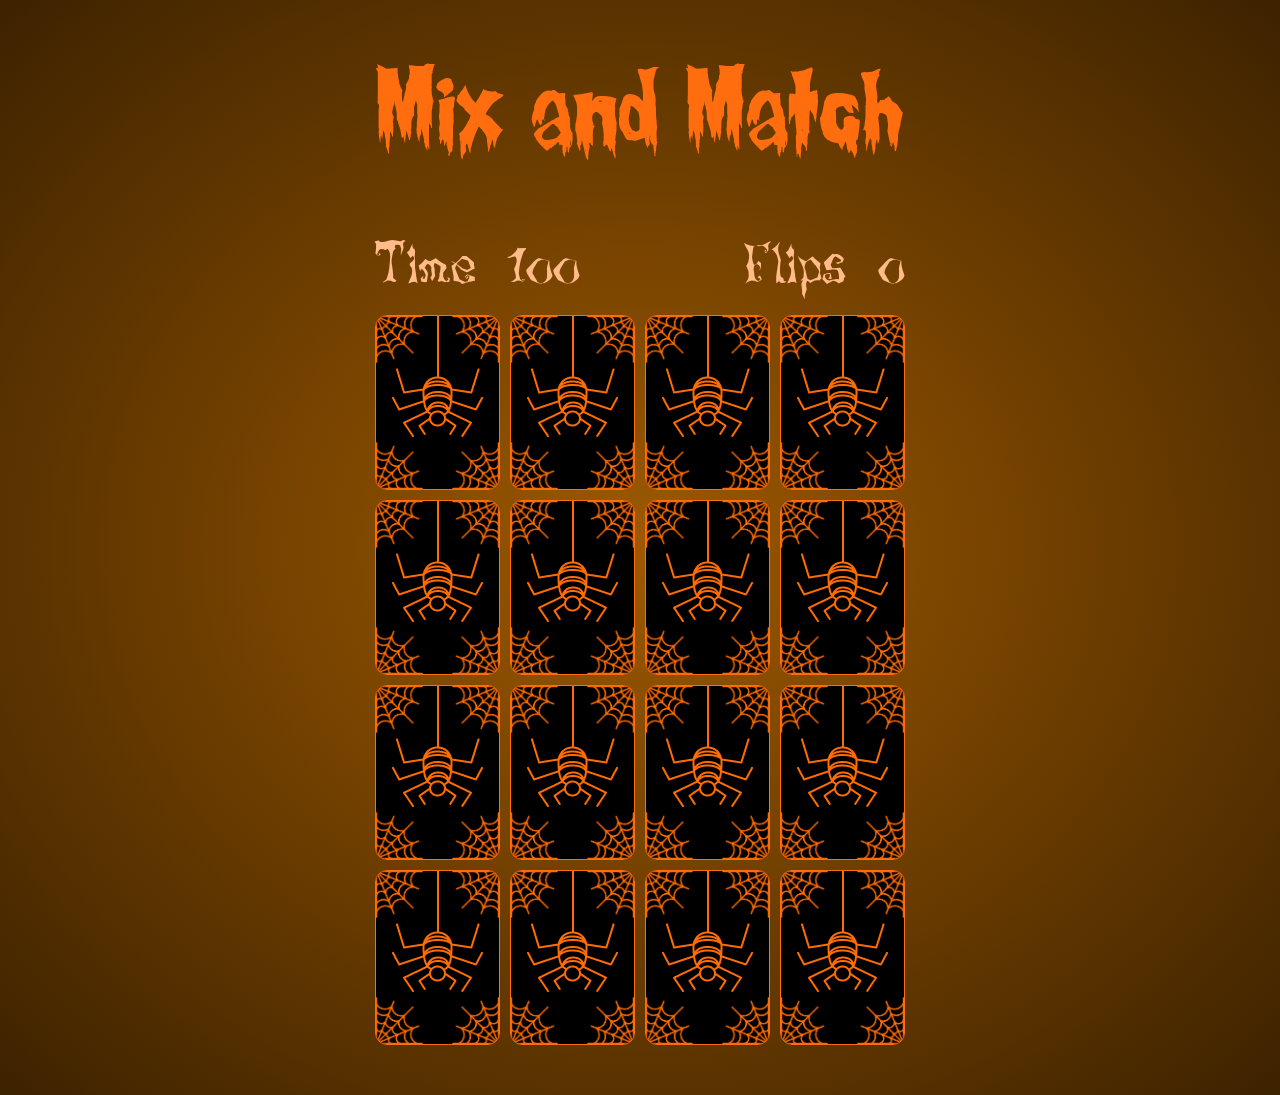
==== index.html @ 07badf93 "initial commit" ====
<!DOCTYPE html>
<html>
    <head>
        <link href="style.css" rel="stylesheet">
        <title>Mix and Match Game</title>
    </head>

    <body>
        <h1 class="page-title">Mix and Match</h1>
        <div class="overlay-text">
            Click to Start
        </div>
        <div id="game-over-text" class="overlay-text">
            GAME OVER
        <span class="overlay-text-small">
            Click to Restart</span>
        </div>
        <div id="victory-text" class="overlay-text">
            VICTORY
            <span class="overlay-text-small">
                Click to Restart</span>
        </div>
        <div class="game-container">
            <div class="game-info-container">
                <div class="game-info">
                    Time <span id="time-remaining">100</span>
                </div>
                <div class="game-info">
                    Flips <span id="flips">0</span>
                </div>
            </div>
            <div class="card">
                <div class="card-back card-face">
                    <img class="cob-web cob-web-top-left"
                    src="Assets/Images/Cobweb.png">
                    <img class="cob-web cob-web-top-right"
                    src="Assets/Images/Cobweb.png">
                    <img class="cob-web cob-web-bot-left"
                    src="Assets/Images/Cobweb.png">
                    <img class="cob-web cob-web-bot-right"
                    src="Assets/Images/Cobweb.png">
                    <img class="spider" src="Assets/Images/Spider.png">
                </div>
                <div class="card-front card-face">
                    <img class="cob-web cob-web-top-left"
                    src="Assets/Images/CobwebGrey.png">
                    <img class="cob-web cob-web-top-right"
                    src="Assets/Images/CobwebGrey.png">
                    <img class="cob-web cob-web-bot-left"
                    src="Assets/Images/CobwebGrey.png">
                    <img class="cob-web cob-web-bot-right"
                    src="Assets/Images/CobwebGrey.png">
                    <img class="card-value" src="Assets/Images/Bat.png">
                </div>
            </div>
            <div class="card">
                    <div class="card-back card-face">
                        <img class="cob-web cob-web-top-left"
                        src="Assets/Images/Cobweb.png">
                        <img class="cob-web cob-web-top-right"
                        src="Assets/Images/Cobweb.png">
                        <img class="cob-web cob-web-bot-left"
                        src="Assets/Images/Cobweb.png">
                        <img class="cob-web cob-web-bot-right"
                        src="Assets/Images/Cobweb.png">
                        <img class="spider" src="Assets/Images/Spider.png">
                    </div>
                    <div class="card-front card-face">
                        <img class="cob-web cob-web-top-left"
                        src="Assets/Images/CobwebGrey.png">
                        <img class="cob-web cob-web-top-right"
                        src="Assets/Images/CobwebGrey.png">
                        <img class="cob-web cob-web-bot-left"
                        src="Assets/Images/CobwebGrey.png">
                        <img class="cob-web cob-web-bot-right"
                        src="Assets/Images/CobwebGrey.png">
                        <img class="card-value" src="Assets/Images/Bat.png">
                    </div>
            </div>    
            <div class="card">
                    <div class="card-back card-face">
                        <img class="cob-web cob-web-top-left"
                        src="Assets/Images/Cobweb.png">
                        <img class="cob-web cob-web-top-right"
                        src="Assets/Images/Cobweb.png">
                        <img class="cob-web cob-web-bot-left"
                        src="Assets/Images/Cobweb.png">
                        <img class="cob-web cob-web-bot-right"
                        src="Assets/Images/Cobweb.png">
                        <img class="spider" src="Assets/Images/Spider.png">
                    </div>
                    <div class="card-front card-face">
                        <img class="cob-web cob-web-top-left"
                        src="Assets/Images/CobwebGrey.png">
                        <img class="cob-web cob-web-top-right"
                        src="Assets/Images/CobwebGrey.png">
                        <img class="cob-web cob-web-bot-left"
                        src="Assets/Images/CobwebGrey.png">
                        <img class="cob-web cob-web-bot-right"
                        src="Assets/Images/CobwebGrey.png">
                        <img class="card-value" src="Assets/Images/Bones.png">
                    </div>
            </div>
            <div class="card">
                    <div class="card-back card-face">
                        <img class="cob-web cob-web-top-left"
                        src="Assets/Images/Cobweb.png">
                        <img class="cob-web cob-web-top-right"
                        src="Assets/Images/Cobweb.png">
                        <img class="cob-web cob-web-bot-left"
                        src="Assets/Images/Cobweb.png">
                        <img class="cob-web cob-web-bot-right"
                        src="Assets/Images/Cobweb.png">
                        <img class="spider" src="Assets/Images/Spider.png">
                    </div>
                    <div class="card-front card-face">
                        <img class="cob-web cob-web-top-left"
                        src="Assets/Images/CobwebGrey.png">
                        <img class="cob-web cob-web-top-right"
                        src="Assets/Images/CobwebGrey.png">
                        <img class="cob-web cob-web-bot-left"
                        src="Assets/Images/CobwebGrey.png">
                        <img class="cob-web cob-web-bot-right"
                        src="Assets/Images/CobwebGrey.png">
                        <img class="card-value" src="Assets/Images/Bones.png">
                    </div>
            </div>
            <div class="card">
                    <div class="card-back card-face">
                        <img class="cob-web cob-web-top-left"
                        src="Assets/Images/Cobweb.png">
                        <img class="cob-web cob-web-top-right"
                        src="Assets/Images/Cobweb.png">
                        <img class="cob-web cob-web-bot-left"
                        src="Assets/Images/Cobweb.png">
                        <img class="cob-web cob-web-bot-right"
                        src="Assets/Images/Cobweb.png">
                        <img class="spider" src="Assets/Images/Spider.png">
                    </div>
                    <div class="card-front card-face">
                        <img class="cob-web cob-web-top-left"
                        src="Assets/Images/CobwebGrey.png">
                        <img class="cob-web cob-web-top-right"
                        src="Assets/Images/CobwebGrey.png">
                        <img class="cob-web cob-web-bot-left"
                        src="Assets/Images/CobwebGrey.png">
                        <img class="cob-web cob-web-bot-right"
                        src="Assets/Images/CobwebGrey.png">
                        <img class="card-value" src="Assets/Images/Cauldron.png">
                    </div>
            </div>
            <div class="card">
                    <div class="card-back card-face">
                        <img class="cob-web cob-web-top-left"
                        src="Assets/Images/Cobweb.png">
                        <img class="cob-web cob-web-top-right"
                        src="Assets/Images/Cobweb.png">
                        <img class="cob-web cob-web-bot-left"
                        src="Assets/Images/Cobweb.png">
                        <img class="cob-web cob-web-bot-right"
                        src="Assets/Images/Cobweb.png">
                        <img class="spider" src="Assets/Images/Spider.png">
                    </div>
                    <div class="card-front card-face">
                        <img class="cob-web cob-web-top-left"
                        src="Assets/Images/CobwebGrey.png">
                        <img class="cob-web cob-web-top-right"
                        src="Assets/Images/CobwebGrey.png">
                        <img class="cob-web cob-web-bot-left"
                        src="Assets/Images/CobwebGrey.png">
                        <img class="cob-web cob-web-bot-right"
                        src="Assets/Images/CobwebGrey.png">
                        <img class="card-value" src="Assets/Images/Cauldron.png">
                    </div>
                </div>
            <div class="card">
                <div class="card-back card-face">
                    <img class="cob-web cob-web-top-left"
                    src="Assets/Images/Cobweb.png">
                    <img class="cob-web cob-web-top-right"
                    src="Assets/Images/Cobweb.png">
                    <img class="cob-web cob-web-bot-left"
                    src="Assets/Images/Cobweb.png">
                    <img class="cob-web cob-web-bot-right"
                    src="Assets/Images/Cobweb.png">
                    <img class="spider" src="Assets/Images/Spider.png">
                </div>
                <div class="card-front card-face">
                    <img class="cob-web cob-web-top-left"
                    src="Assets/Images/CobwebGrey.png">
                    <img class="cob-web cob-web-top-right"
                    src="Assets/Images/CobwebGrey.png">
                    <img class="cob-web cob-web-bot-left"
                    src="Assets/Images/CobwebGrey.png">
                    <img class="cob-web cob-web-bot-right"
                    src="Assets/Images/CobwebGrey.png">
                    <img class="card-value" src="Assets/Images/Dracula.png">
                </div>
            </div>    
            <div class="card">
                <div class="card-back card-face">
                    <img class="cob-web cob-web-top-left"
                    src="Assets/Images/Cobweb.png">
                    <img class="cob-web cob-web-top-right"
                    src="Assets/Images/Cobweb.png">
                    <img class="cob-web cob-web-bot-left"
                    src="Assets/Images/Cobweb.png">
                    <img class="cob-web cob-web-bot-right"
                    src="Assets/Images/Cobweb.png">
                    <img class="spider" src="Assets/Images/Spider.png">
                </div>
                <div class="card-front card-face">
                    <img class="cob-web cob-web-top-left"
                    src="Assets/Images/CobwebGrey.png">
                    <img class="cob-web cob-web-top-right"
                    src="Assets/Images/CobwebGrey.png">
                    <img class="cob-web cob-web-bot-left"
                    src="Assets/Images/CobwebGrey.png">
                    <img class="cob-web cob-web-bot-right"
                    src="Assets/Images/CobwebGrey.png">
                    <img class="card-value" src="Assets/Images/Dracula.png">
                    </div>
                </div>  
            <div class="card">
                <div class="card-back card-face">
                    <img class="cob-web cob-web-top-left"
                    src="Assets/Images/Cobweb.png">
                    <img class="cob-web cob-web-top-right"
                    src="Assets/Images/Cobweb.png">
                    <img class="cob-web cob-web-bot-left"
                    src="Assets/Images/Cobweb.png">
                    <img class="cob-web cob-web-bot-right"
                    src="Assets/Images/Cobweb.png">
                    <img class="spider" src="Assets/Images/Spider.png">
                </div>
                <div class="card-front card-face">
                    <img class="cob-web cob-web-top-left"
                    src="Assets/Images/CobwebGrey.png">
                    <img class="cob-web cob-web-top-right"
                    src="Assets/Images/CobwebGrey.png">
                    <img class="cob-web cob-web-bot-left"
                    src="Assets/Images/CobwebGrey.png">
                    <img class="cob-web cob-web-bot-right"
                    src="Assets/Images/CobwebGrey.png">
                    <img class="card-value" src="Assets/Images/Eye.png">
                </div>
            </div>
            <div class="card">
                <div class="card-back card-face">
                    <img class="cob-web cob-web-top-left"
                    src="Assets/Images/Cobweb.png">
                    <img class="cob-web cob-web-top-right"
                    src="Assets/Images/Cobweb.png">
                    <img class="cob-web cob-web-bot-left"
                    src="Assets/Images/Cobweb.png">
                    <img class="cob-web cob-web-bot-right"
                    src="Assets/Images/Cobweb.png">
                    <img class="spider" src="Assets/Images/Spider.png">
                </div>
                <div class="card-front card-face">
                    <img class="cob-web cob-web-top-left"
                    src="Assets/Images/CobwebGrey.png">
                    <img class="cob-web cob-web-top-right"
                    src="Assets/Images/CobwebGrey.png">
                    <img class="cob-web cob-web-bot-left"
                    src="Assets/Images/CobwebGrey.png">
                    <img class="cob-web cob-web-bot-right"
                    src="Assets/Images/CobwebGrey.png">
                    <img class="card-value" src="Assets/Images/Eye.png">
                </div>
            </div>
            <div class="card">
                    <div class="card-back card-face">
                        <img class="cob-web cob-web-top-left"
                        src="Assets/Images/Cobweb.png">
                        <img class="cob-web cob-web-top-right"
                        src="Assets/Images/Cobweb.png">
                        <img class="cob-web cob-web-bot-left"
                        src="Assets/Images/Cobweb.png">
                        <img class="cob-web cob-web-bot-right"
                        src="Assets/Images/Cobweb.png">
                        <img class="spider" src="Assets/Images/Spider.png">
                    </div>
                    <div class="card-front card-face">
                        <img class="cob-web cob-web-top-left"
                        src="Assets/Images/CobwebGrey.png">
                        <img class="cob-web cob-web-top-right"
                        src="Assets/Images/CobwebGrey.png">
                        <img class="cob-web cob-web-bot-left"
                        src="Assets/Images/CobwebGrey.png">
                        <img class="cob-web cob-web-bot-right"
                        src="Assets/Images/CobwebGrey.png">
                        <img class="card-value" src="Assets/Images/Ghost.png">
                    </div>
            </div>
            <div class="card">
                    <div class="card-back card-face">
                        <img class="cob-web cob-web-top-left"
                        src="Assets/Images/Cobweb.png">
                        <img class="cob-web cob-web-top-right"
                        src="Assets/Images/Cobweb.png">
                        <img class="cob-web cob-web-bot-left"
                        src="Assets/Images/Cobweb.png">
                        <img class="cob-web cob-web-bot-right"
                        src="Assets/Images/Cobweb.png">
                        <img class="spider" src="Assets/Images/Spider.png">
                    </div>
                    <div class="card-front card-face">
                        <img class="cob-web cob-web-top-left"
                        src="Assets/Images/CobwebGrey.png">
                        <img class="cob-web cob-web-top-right"
                        src="Assets/Images/CobwebGrey.png">
                        <img class="cob-web cob-web-bot-left"
                        src="Assets/Images/CobwebGrey.png">
                        <img class="cob-web cob-web-bot-right"
                        src="Assets/Images/CobwebGrey.png">
                        <img class="card-value" src="Assets/Images/Ghost.png">
                    </div>
            </div>
            <div class="card">
                <div class="card-back card-face">
                    <img class="cob-web cob-web-top-left"
                    src="Assets/Images/Cobweb.png">
                    <img class="cob-web cob-web-top-right"
                    src="Assets/Images/Cobweb.png">
                    <img class="cob-web cob-web-bot-left"
                    src="Assets/Images/Cobweb.png">
                    <img class="cob-web cob-web-bot-right"
                        src="Assets/Images/Cobweb.png">
                    <img class="spider" src="Assets/Images/Spider.png">
                </div>
                <div class="card-front card-face">
                    <img class="cob-web cob-web-top-left"
                    src="Assets/Images/CobwebGrey.png">
                    <img class="cob-web cob-web-top-right"
                    src="Assets/Images/CobwebGrey.png">
                    <img class="cob-web cob-web-bot-left"
                    src="Assets/Images/CobwebGrey.png">
                    <img class="cob-web cob-web-bot-right"
                    src="Assets/Images/CobwebGrey.png">
                    <img class="card-value" src="Assets/Images/Pumpkin.png">
                </div>
            </div>
            <div class="card">
                <div class="card-back card-face">
                    <img class="cob-web cob-web-top-left"
                    src="Assets/Images/Cobweb.png">
                    <img class="cob-web cob-web-top-right"
                    src="Assets/Images/Cobweb.png">
                    <img class="cob-web cob-web-bot-left"
                    src="Assets/Images/Cobweb.png">
                    <img class="cob-web cob-web-bot-right"
                    src="Assets/Images/Cobweb.png">
                    <img class="spider" src="Assets/Images/Spider.png">
                </div>
                <div class="card-front card-face">
                    <img class="cob-web cob-web-top-left"
                    src="Assets/Images/CobwebGrey.png">
                    <img class="cob-web cob-web-top-right"
                    src="Assets/Images/CobwebGrey.png">
                    <img class="cob-web cob-web-bot-left"
                    src="Assets/Images/CobwebGrey.png">
                    <img class="cob-web cob-web-bot-right"
                    src="Assets/Images/CobwebGrey.png">
                    <img class="card-value" src="Assets/Images/Pumpkin.png">
                </div>
            </div>
            <div class="card">
                <div class="card-back card-face">
                    <img class="cob-web cob-web-top-left"
                    src="Assets/Images/Cobweb.png">
                    <img class="cob-web cob-web-top-right"
                    src="Assets/Images/Cobweb.png">
                    <img class="cob-web cob-web-bot-left"
                    src="Assets/Images/Cobweb.png">
                    <img class="cob-web cob-web-bot-right"
                    src="Assets/Images/Cobweb.png">
                    <img class="spider" src="Assets/Images/Spider.png">
                </div>
                <div class="card-front card-face">
                    <img class="cob-web cob-web-top-left"
                    src="Assets/Images/CobwebGrey.png">
                    <img class="cob-web cob-web-top-right"
                    src="Assets/Images/CobwebGrey.png">
                    <img class="cob-web cob-web-bot-left"
                    src="Assets/Images/CobwebGrey.png">
                    <img class="cob-web cob-web-bot-right"
                    src="Assets/Images/CobwebGrey.png">
                    <img class="card-value" src="Assets/Images/Skull.png">
                </div>
            </div>
            <div class="card">
                <div class="card-back card-face">
                    <img class="cob-web cob-web-top-left"
                    src="Assets/Images/Cobweb.png">
                    <img class="cob-web cob-web-top-right"
                    src="Assets/Images/Cobweb.png">
                    <img class="cob-web cob-web-bot-left"
                    src="Assets/Images/Cobweb.png">
                    <img class="cob-web cob-web-bot-right"
                    src="Assets/Images/Cobweb.png">
                    <img class="spider" src="Assets/Images/Spider.png">
                </div>
                <div class="card-front card-face">
                    <img class="cob-web cob-web-top-left"
                    src="Assets/Images/CobwebGrey.png">
                    <img class="cob-web cob-web-top-right"
                    src="Assets/Images/CobwebGrey.png">
                    <img class="cob-web cob-web-bot-left"
                    src="Assets/Images/CobwebGrey.png">
                    <img class="cob-web cob-web-bot-right"
                    src="Assets/Images/CobwebGrey.png">
                    <img class="card-value" src="Assets/Images/Skull.png">
                </div>
            </div>

        </div>
    </body>
</html>
---- style.css ----
@font-face {
    font-family: "Creepy";
    src: url("Assets/Fonts/Creepy.woff") format("woff"), 
    url("Assets/Fonts/Creepy.woff2") format("woff2")
}

@font-face {
    font-family: "Lunacy";
    src: url("Assets/Fonts/Lunacy.woff"), 
    url("Assets/Fonts/Lunacy.woff2") format("woff2")
}

* {
    box-sizing: border-box;
}

html {
    min-height: 100vh;
    cursor: url('Assets/Cursors/Ghost.cur'), auto;
}

body {
    margin: 0;
    background: radial-gradient(#9d5900, #3d2200);
    
}

.page-title {
    color: #FF6D0F;
    font-family: Creepy, sans-serif;
    font-weight: normal;
    text-align: center;
    font-size: 6em;
}

.overlay-text {
    display: none !important;
    position: fixed;
    top: 0;
    left: 0;
    right: 0;
    bottom: 0;
    display: flex;
    justify-content: center;
    align-items: center;
    z-index: 100;
    color: #FF6D0F;
    font-family: Creepy, sans-serif;
}

.overlay-text-small {
    font-size: .3em;
}

.overlay-text.visible {
    display: flex;
    flex-direction: column;
    animation: overlay-grow 500ms forwards;
}

@keyframes overlay-grow {
    from {
        background-color: rgba(0, 0, 0, 0);
        font-size: 0;
    }
    to {
        background-color: rgba(0, 0, 0, .8);
        font-size: 10em;
    }
}

.game-container {
    display: grid;
    grid-template-columns: repeat(4, auto);
    grid-gap: 10px;
    margin: 50px;
    justify-content: center;
    perspective: 500px;
}

.game-info-container {
    grid-column: 1 / -1;
    display: flex;
    justify-content: space-between;
}

.game-info {
    color: #ffbb89;
    font-family: Lunacy, sans-serif;
    font-size: 4em;
}

.card {
    position: relative;
    height: 175px;
    width: 125px;
}

.card:hover {
    cursor: url('Assets/Cursors/GhostHover.cur'), auto;
}

.card-face {
    position: absolute;
    width: 100%;
    height: 100%;
    display: flex;
    justify-content: center;
    align-items: center;
    overflow: hidden;
    backface-visibility: hidden;
    border-radius: 12px;
    border-width: 1px;
    border-style: solid;
    transition: transform 500ms ease-in-out;
}

.card.visible .card-back {
    transform: rotateY(-180deg);
}

.card.visible  .card-front {
    transform: rotateY(0);
}

.card.matched .card-value {
    animation: dance 1s linear infinite 500ms;
}

@keyframes dance {
    0%, 100% {
        transform: rotate(0);
    }
    25% {
        transform: rotate(-30deg)
    }
    75% {
        transform: rotate(30deg)
    }
}

.card-back {
    background-color: black;
    border-color: #FF6D0F
}

.card-front {
    transform: rotateY(180deg);
    background-color: #ffbb89;
    border-collapse: #333;
}

.card-value {
    transform: scale(.9);
    transition: transform 100ms ease-in-out;
}

.card-front:hover .card-value {
    transform: scale(1);
}

.cob-web {
    position: absolute;
    width: 47px;
    height: 47px;
    transition: width 100ms ease-in-out, height 100ms ease-in-out;
}

.card-face:hover .cob-web {
    width: 52px;
    height: 52px;
}

.cob-web-top-left {
    transform: rotate(270deg);
    top: 0;
    left: 0;
}

.cob-web-top-right {
    transform: rotate(0deg);
    top: 0;
    right: 0;
}

.cob-web-bot-left {
    transform: rotate(180deg);
    bottom: 0;
    left: 0;
}

.cob-web-bot-right {
    transform: rotate(90deg);
    bottom: 0;
    right: 0;
}

.spider {
    align-self: flex-start;
    transform: translateY(-10px);
    transition: transform 100ms ease-in-out;
}

.card-back:hover .spider {
    transform: translateY(0);
}

@media (max-width: 600px) {
    .game-container {
        grid-template-columns: repeat(2, auto);
    }

    .game-info-container {
        flex-direction: column;
        align-items: center;
    }
}
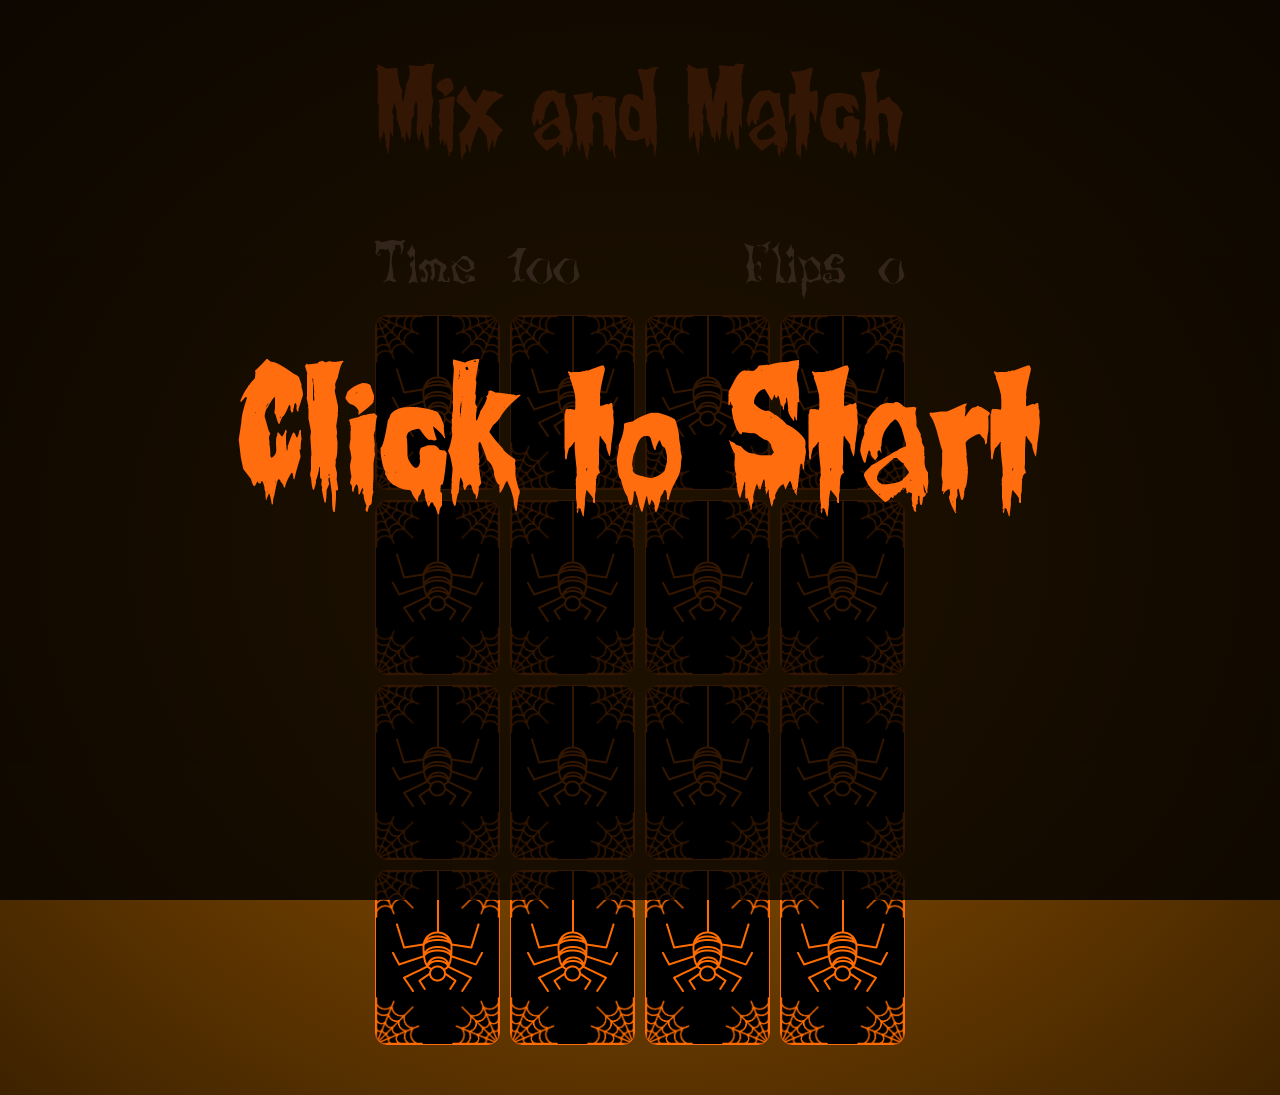
==== commit be467ad2: "added initial javascript MixAndMatch constructor, AudioControlller, and ready to play functions" ====
--- a/index.html
+++ b/index.html
@@ -2,12 +2,13 @@
 <html>
     <head>
         <link href="style.css" rel="stylesheet">
+        <script src="script.js" async></script>
         <title>Mix and Match Game</title>
     </head>
 
     <body>
         <h1 class="page-title">Mix and Match</h1>
-        <div class="overlay-text">
+        <div class="overlay-text visible">
             Click to Start
         </div>
         <div id="game-over-text" class="overlay-text">
--- a/style.css
+++ b/style.css
@@ -1,217 +1,216 @@
 @font-face {
-    font-family: "Creepy";
-    src: url("Assets/Fonts/Creepy.woff") format("woff"), 
-    url("Assets/Fonts/Creepy.woff2") format("woff2")
+	font-family: "Creepy";
+	src: url("Assets/Fonts/Creepy.woff") format("woff"),
+		url("Assets/Fonts/Creepy.woff2") format("woff2");
 }
 
 @font-face {
-    font-family: "Lunacy";
-    src: url("Assets/Fonts/Lunacy.woff"), 
-    url("Assets/Fonts/Lunacy.woff2") format("woff2")
+	font-family: "Lunacy";
+	src: url("Assets/Fonts/Lunacy.woff"),
+		url("Assets/Fonts/Lunacy.woff2") format("woff2");
 }
 
 * {
-    box-sizing: border-box;
+	box-sizing: border-box;
 }
 
 html {
-    min-height: 100vh;
-    cursor: url('Assets/Cursors/Ghost.cur'), auto;
+	min-height: 100vh;
+	cursor: url("Assets/Cursors/Ghost.cur"), auto;
 }
 
 body {
-    margin: 0;
-    background: radial-gradient(#9d5900, #3d2200);
-    
+	margin: 0;
+	background: radial-gradient(#9d5900, #3d2200);
 }
 
 .page-title {
-    color: #FF6D0F;
-    font-family: Creepy, sans-serif;
-    font-weight: normal;
-    text-align: center;
-    font-size: 6em;
+	color: #ff6d0f;
+	font-family: Creepy, sans-serif;
+	font-weight: normal;
+	text-align: center;
+	font-size: 6em;
 }
 
 .overlay-text {
-    display: none !important;
-    position: fixed;
-    top: 0;
-    left: 0;
-    right: 0;
-    bottom: 0;
-    display: flex;
-    justify-content: center;
-    align-items: center;
-    z-index: 100;
-    color: #FF6D0F;
-    font-family: Creepy, sans-serif;
+	display: none;
+	position: fixed;
+	top: 0;
+	left: 0;
+	right: 0;
+	bottom: 0;
+	justify-content: center;
+	align-items: center;
+	z-index: 100;
+	color: #ff6d0f;
+	font-family: Creepy, sans-serif;
 }
 
 .overlay-text-small {
-    font-size: .3em;
+	font-size: 0.3em;
 }
 
 .overlay-text.visible {
-    display: flex;
-    flex-direction: column;
-    animation: overlay-grow 500ms forwards;
+	display: flex;
+	flex-direction: column;
+	animation: overlay-grow 500ms forwards;
 }
 
 @keyframes overlay-grow {
-    from {
-        background-color: rgba(0, 0, 0, 0);
-        font-size: 0;
-    }
-    to {
-        background-color: rgba(0, 0, 0, .8);
-        font-size: 10em;
-    }
+	from {
+		background-color: rgba(0, 0, 0, 0);
+		font-size: 0;
+	}
+	to {
+		background-color: rgba(0, 0, 0, 0.8);
+		font-size: 10em;
+	}
 }
 
 .game-container {
-    display: grid;
-    grid-template-columns: repeat(4, auto);
-    grid-gap: 10px;
-    margin: 50px;
-    justify-content: center;
-    perspective: 500px;
+	display: grid;
+	grid-template-columns: repeat(4, auto);
+	grid-gap: 10px;
+	margin: 50px;
+	justify-content: center;
+	perspective: 500px;
 }
 
 .game-info-container {
-    grid-column: 1 / -1;
-    display: flex;
-    justify-content: space-between;
+	grid-column: 1 / -1;
+	display: flex;
+	justify-content: space-between;
 }
 
 .game-info {
-    color: #ffbb89;
-    font-family: Lunacy, sans-serif;
-    font-size: 4em;
+	color: #ffbb89;
+	font-family: Lunacy, sans-serif;
+	font-size: 4em;
 }
 
 .card {
-    position: relative;
-    height: 175px;
-    width: 125px;
+	position: relative;
+	height: 175px;
+	width: 125px;
 }
 
 .card:hover {
-    cursor: url('Assets/Cursors/GhostHover.cur'), auto;
+	cursor: url("Assets/Cursors/GhostHover.cur"), auto;
 }
 
 .card-face {
-    position: absolute;
-    width: 100%;
-    height: 100%;
-    display: flex;
-    justify-content: center;
-    align-items: center;
-    overflow: hidden;
-    backface-visibility: hidden;
-    border-radius: 12px;
-    border-width: 1px;
-    border-style: solid;
-    transition: transform 500ms ease-in-out;
+	position: absolute;
+	width: 100%;
+	height: 100%;
+	display: flex;
+	justify-content: center;
+	align-items: center;
+	overflow: hidden;
+	backface-visibility: hidden;
+	border-radius: 12px;
+	border-width: 1px;
+	border-style: solid;
+	transition: transform 500ms ease-in-out;
 }
 
 .card.visible .card-back {
-    transform: rotateY(-180deg);
-}
-
-.card.visible  .card-front {
-    transform: rotateY(0);
+	transform: rotateY(-180deg);
+}
+
+.card.visible .card-front {
+	transform: rotateY(0);
 }
 
 .card.matched .card-value {
-    animation: dance 1s linear infinite 500ms;
+	animation: dance 1s linear infinite 500ms;
 }
 
 @keyframes dance {
-    0%, 100% {
-        transform: rotate(0);
-    }
-    25% {
-        transform: rotate(-30deg)
-    }
-    75% {
-        transform: rotate(30deg)
-    }
+	0%,
+	100% {
+		transform: rotate(0);
+	}
+	25% {
+		transform: rotate(-30deg);
+	}
+	75% {
+		transform: rotate(30deg);
+	}
 }
 
 .card-back {
-    background-color: black;
-    border-color: #FF6D0F
+	background-color: black;
+	border-color: #ff6d0f;
 }
 
 .card-front {
-    transform: rotateY(180deg);
-    background-color: #ffbb89;
-    border-collapse: #333;
+	transform: rotateY(180deg);
+	background-color: #ffbb89;
+	border-collapse: #333;
 }
 
 .card-value {
-    transform: scale(.9);
-    transition: transform 100ms ease-in-out;
+	transform: scale(0.9);
+	transition: transform 100ms ease-in-out;
 }
 
 .card-front:hover .card-value {
-    transform: scale(1);
+	transform: scale(1);
 }
 
 .cob-web {
-    position: absolute;
-    width: 47px;
-    height: 47px;
-    transition: width 100ms ease-in-out, height 100ms ease-in-out;
+	position: absolute;
+	width: 47px;
+	height: 47px;
+	transition: width 100ms ease-in-out, height 100ms ease-in-out;
 }
 
 .card-face:hover .cob-web {
-    width: 52px;
-    height: 52px;
+	width: 52px;
+	height: 52px;
 }
 
 .cob-web-top-left {
-    transform: rotate(270deg);
-    top: 0;
-    left: 0;
+	transform: rotate(270deg);
+	top: 0;
+	left: 0;
 }
 
 .cob-web-top-right {
-    transform: rotate(0deg);
-    top: 0;
-    right: 0;
+	transform: rotate(0deg);
+	top: 0;
+	right: 0;
 }
 
 .cob-web-bot-left {
-    transform: rotate(180deg);
-    bottom: 0;
-    left: 0;
+	transform: rotate(180deg);
+	bottom: 0;
+	left: 0;
 }
 
 .cob-web-bot-right {
-    transform: rotate(90deg);
-    bottom: 0;
-    right: 0;
+	transform: rotate(90deg);
+	bottom: 0;
+	right: 0;
 }
 
 .spider {
-    align-self: flex-start;
-    transform: translateY(-10px);
-    transition: transform 100ms ease-in-out;
+	align-self: flex-start;
+	transform: translateY(-10px);
+	transition: transform 100ms ease-in-out;
 }
 
 .card-back:hover .spider {
-    transform: translateY(0);
+	transform: translateY(0);
 }
 
 @media (max-width: 600px) {
-    .game-container {
-        grid-template-columns: repeat(2, auto);
-    }
-
-    .game-info-container {
-        flex-direction: column;
-        align-items: center;
-    }
-}+	.game-container {
+		grid-template-columns: repeat(2, auto);
+	}
+
+	.game-info-container {
+		flex-direction: column;
+		align-items: center;
+	}
+}
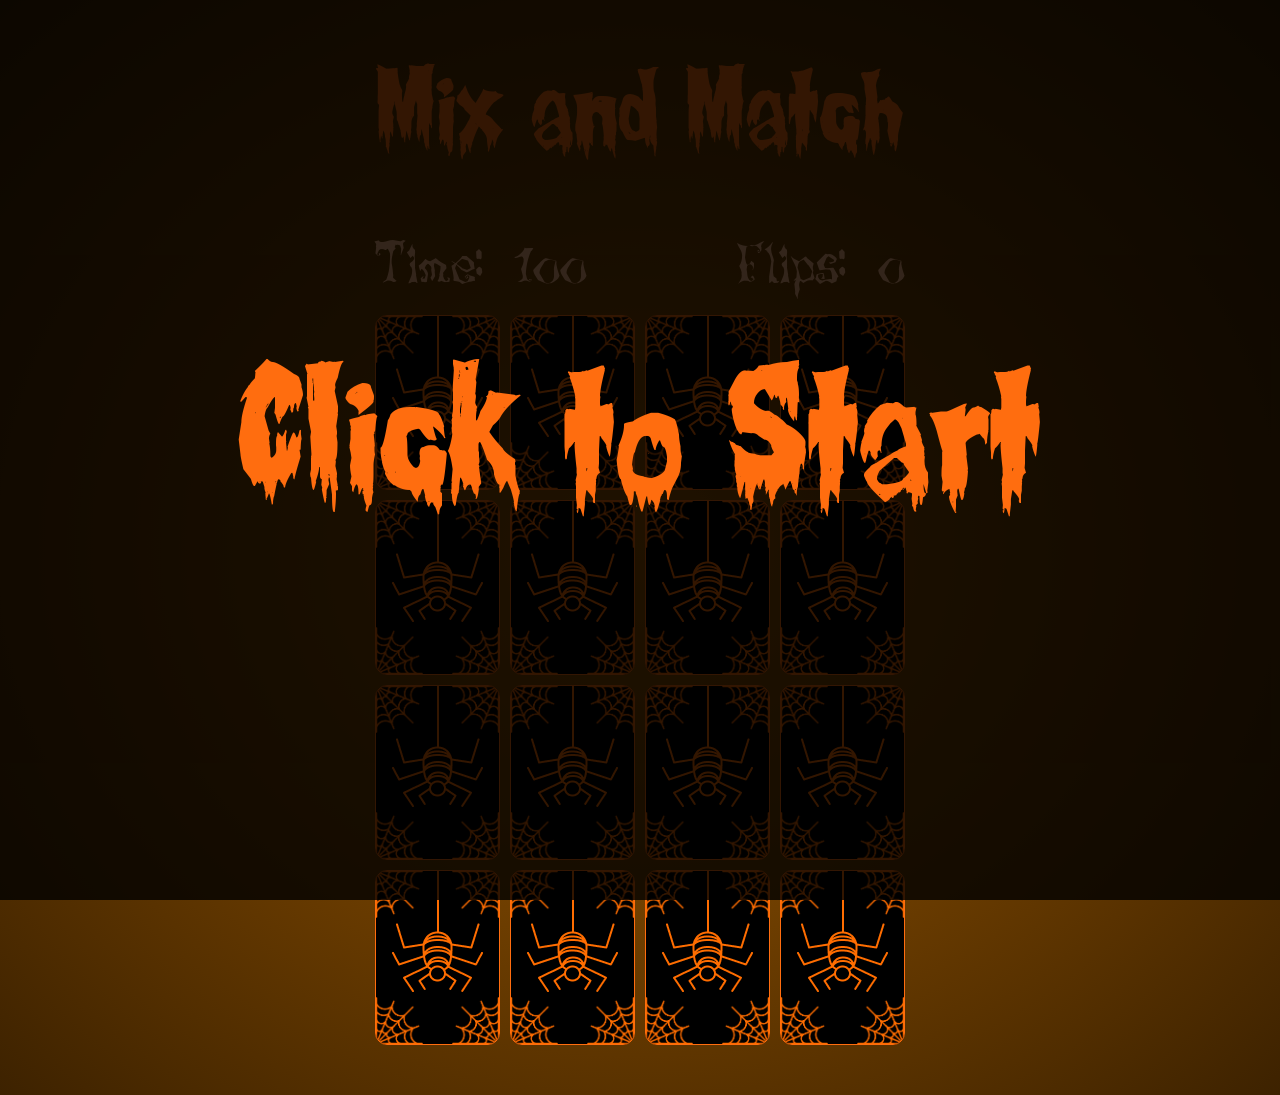
==== commit 5349d8bc: "finished javascript" ====
--- a/index.html
+++ b/index.html
@@ -24,10 +24,10 @@
         <div class="game-container">
             <div class="game-info-container">
                 <div class="game-info">
-                    Time <span id="time-remaining">100</span>
+                    Time: <span id="time-remaining">100</span>
                 </div>
                 <div class="game-info">
-                    Flips <span id="flips">0</span>
+                    Flips: <span id="flips">0</span>
                 </div>
             </div>
             <div class="card">
--- a/style.css
+++ b/style.css
@@ -1,13 +1,13 @@
 @font-face {
-	font-family: "Creepy";
-	src: url("Assets/Fonts/Creepy.woff") format("woff"),
-		url("Assets/Fonts/Creepy.woff2") format("woff2");
+	font-family: 'Creepy';
+	src: url('Assets/Fonts/Creepy.woff') format('woff'),
+		url('Assets/Fonts/Creepy.woff2') format('woff2');
 }
 
 @font-face {
-	font-family: "Lunacy";
-	src: url("Assets/Fonts/Lunacy.woff"),
-		url("Assets/Fonts/Lunacy.woff2") format("woff2");
+	font-family: 'Lunacy';
+	src: url('Assets/Fonts/Lunacy.woff'),
+		url('Assets/Fonts/Lunacy.woff2') format('woff2');
 }
 
 * {
@@ -16,7 +16,7 @@
 
 html {
 	min-height: 100vh;
-	cursor: url("Assets/Cursors/Ghost.cur"), auto;
+	cursor: url('Assets/Cursors/Ghost.cur'), auto;
 }
 
 body {
@@ -95,7 +95,7 @@
 }
 
 .card:hover {
-	cursor: url("Assets/Cursors/GhostHover.cur"), auto;
+	cursor: url('Assets/Cursors/GhostHover.cur'), auto;
 }
 
 .card-face {
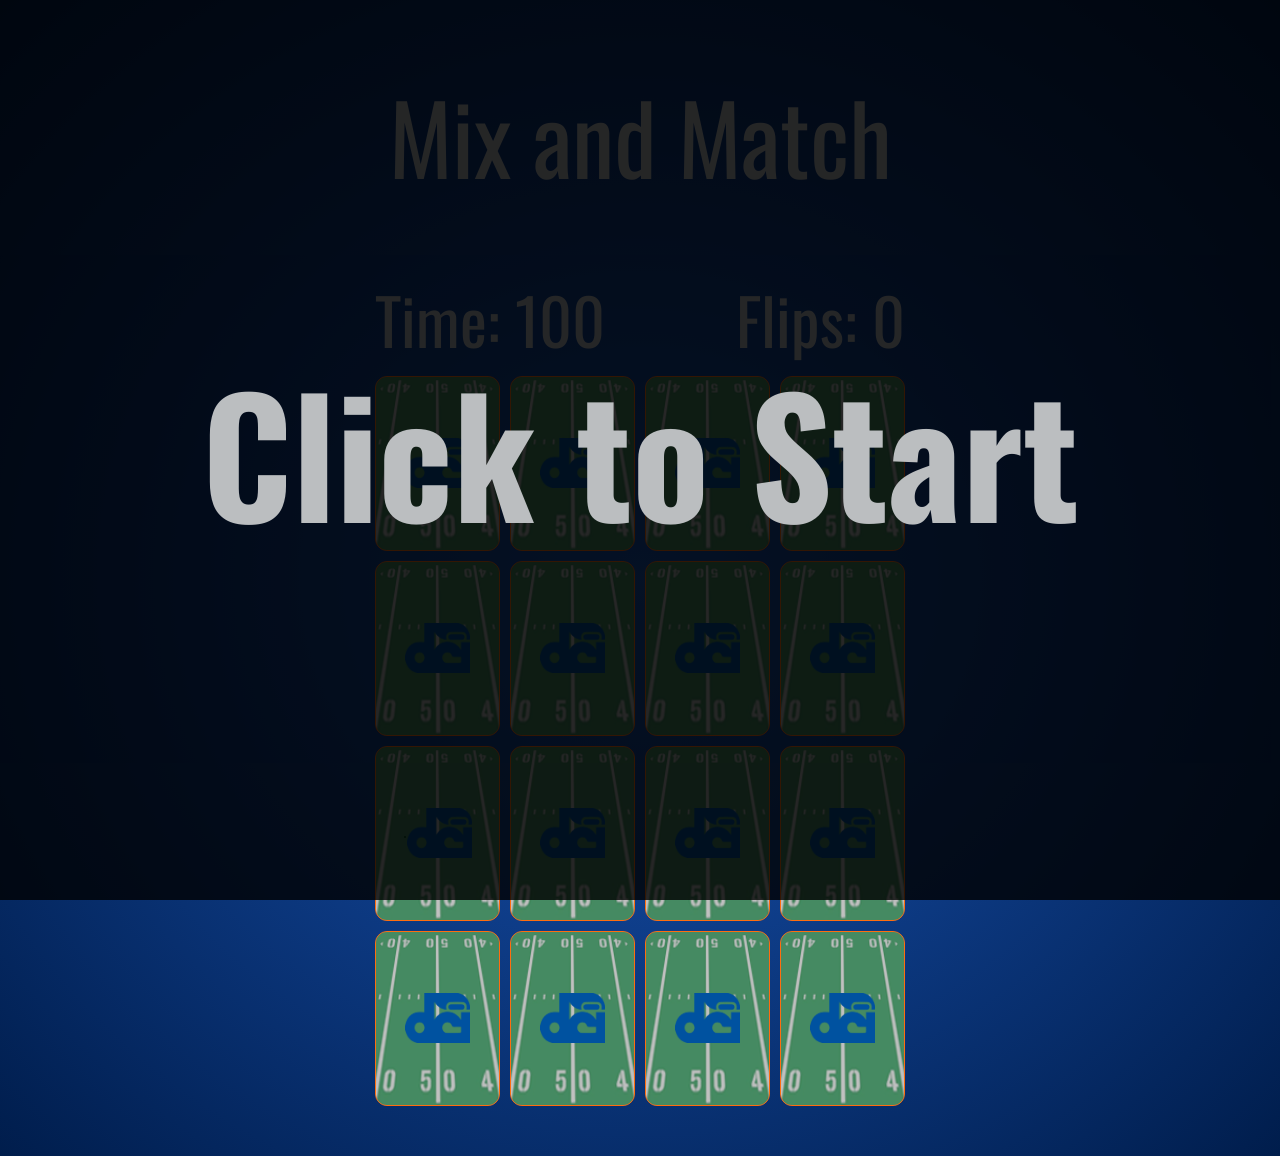
==== commit 28e0b758: "Reconfiguring CSS" ====
--- a/index.html
+++ b/index.html
@@ -1,420 +1,178 @@
 <!DOCTYPE html>
 <html>
-    <head>
-        <link href="style.css" rel="stylesheet">
-        <script src="script.js" async></script>
-        <title>Mix and Match Game</title>
-    </head>
+	<head>
+		<link href="style.css" rel="stylesheet" />
+		<script src="script.js" async></script>
+		<link
+			href="https://fonts.googleapis.com/css?family=Oswald&display=swap"
+			rel="stylesheet"
+		/>
+		<title>Mix and Match Game</title>
+	</head>
 
-    <body>
-        <h1 class="page-title">Mix and Match</h1>
-        <div class="overlay-text visible">
-            Click to Start
-        </div>
-        <div id="game-over-text" class="overlay-text">
-            GAME OVER
-        <span class="overlay-text-small">
-            Click to Restart</span>
-        </div>
-        <div id="victory-text" class="overlay-text">
-            VICTORY
-            <span class="overlay-text-small">
-                Click to Restart</span>
-        </div>
-        <div class="game-container">
-            <div class="game-info-container">
-                <div class="game-info">
-                    Time: <span id="time-remaining">100</span>
-                </div>
-                <div class="game-info">
-                    Flips: <span id="flips">0</span>
-                </div>
-            </div>
-            <div class="card">
-                <div class="card-back card-face">
-                    <img class="cob-web cob-web-top-left"
-                    src="Assets/Images/Cobweb.png">
-                    <img class="cob-web cob-web-top-right"
-                    src="Assets/Images/Cobweb.png">
-                    <img class="cob-web cob-web-bot-left"
-                    src="Assets/Images/Cobweb.png">
-                    <img class="cob-web cob-web-bot-right"
-                    src="Assets/Images/Cobweb.png">
-                    <img class="spider" src="Assets/Images/Spider.png">
-                </div>
-                <div class="card-front card-face">
-                    <img class="cob-web cob-web-top-left"
-                    src="Assets/Images/CobwebGrey.png">
-                    <img class="cob-web cob-web-top-right"
-                    src="Assets/Images/CobwebGrey.png">
-                    <img class="cob-web cob-web-bot-left"
-                    src="Assets/Images/CobwebGrey.png">
-                    <img class="cob-web cob-web-bot-right"
-                    src="Assets/Images/CobwebGrey.png">
-                    <img class="card-value" src="Assets/Images/Bat.png">
-                </div>
-            </div>
-            <div class="card">
-                    <div class="card-back card-face">
-                        <img class="cob-web cob-web-top-left"
-                        src="Assets/Images/Cobweb.png">
-                        <img class="cob-web cob-web-top-right"
-                        src="Assets/Images/Cobweb.png">
-                        <img class="cob-web cob-web-bot-left"
-                        src="Assets/Images/Cobweb.png">
-                        <img class="cob-web cob-web-bot-right"
-                        src="Assets/Images/Cobweb.png">
-                        <img class="spider" src="Assets/Images/Spider.png">
-                    </div>
-                    <div class="card-front card-face">
-                        <img class="cob-web cob-web-top-left"
-                        src="Assets/Images/CobwebGrey.png">
-                        <img class="cob-web cob-web-top-right"
-                        src="Assets/Images/CobwebGrey.png">
-                        <img class="cob-web cob-web-bot-left"
-                        src="Assets/Images/CobwebGrey.png">
-                        <img class="cob-web cob-web-bot-right"
-                        src="Assets/Images/CobwebGrey.png">
-                        <img class="card-value" src="Assets/Images/Bat.png">
-                    </div>
-            </div>    
-            <div class="card">
-                    <div class="card-back card-face">
-                        <img class="cob-web cob-web-top-left"
-                        src="Assets/Images/Cobweb.png">
-                        <img class="cob-web cob-web-top-right"
-                        src="Assets/Images/Cobweb.png">
-                        <img class="cob-web cob-web-bot-left"
-                        src="Assets/Images/Cobweb.png">
-                        <img class="cob-web cob-web-bot-right"
-                        src="Assets/Images/Cobweb.png">
-                        <img class="spider" src="Assets/Images/Spider.png">
-                    </div>
-                    <div class="card-front card-face">
-                        <img class="cob-web cob-web-top-left"
-                        src="Assets/Images/CobwebGrey.png">
-                        <img class="cob-web cob-web-top-right"
-                        src="Assets/Images/CobwebGrey.png">
-                        <img class="cob-web cob-web-bot-left"
-                        src="Assets/Images/CobwebGrey.png">
-                        <img class="cob-web cob-web-bot-right"
-                        src="Assets/Images/CobwebGrey.png">
-                        <img class="card-value" src="Assets/Images/Bones.png">
-                    </div>
-            </div>
-            <div class="card">
-                    <div class="card-back card-face">
-                        <img class="cob-web cob-web-top-left"
-                        src="Assets/Images/Cobweb.png">
-                        <img class="cob-web cob-web-top-right"
-                        src="Assets/Images/Cobweb.png">
-                        <img class="cob-web cob-web-bot-left"
-                        src="Assets/Images/Cobweb.png">
-                        <img class="cob-web cob-web-bot-right"
-                        src="Assets/Images/Cobweb.png">
-                        <img class="spider" src="Assets/Images/Spider.png">
-                    </div>
-                    <div class="card-front card-face">
-                        <img class="cob-web cob-web-top-left"
-                        src="Assets/Images/CobwebGrey.png">
-                        <img class="cob-web cob-web-top-right"
-                        src="Assets/Images/CobwebGrey.png">
-                        <img class="cob-web cob-web-bot-left"
-                        src="Assets/Images/CobwebGrey.png">
-                        <img class="cob-web cob-web-bot-right"
-                        src="Assets/Images/CobwebGrey.png">
-                        <img class="card-value" src="Assets/Images/Bones.png">
-                    </div>
-            </div>
-            <div class="card">
-                    <div class="card-back card-face">
-                        <img class="cob-web cob-web-top-left"
-                        src="Assets/Images/Cobweb.png">
-                        <img class="cob-web cob-web-top-right"
-                        src="Assets/Images/Cobweb.png">
-                        <img class="cob-web cob-web-bot-left"
-                        src="Assets/Images/Cobweb.png">
-                        <img class="cob-web cob-web-bot-right"
-                        src="Assets/Images/Cobweb.png">
-                        <img class="spider" src="Assets/Images/Spider.png">
-                    </div>
-                    <div class="card-front card-face">
-                        <img class="cob-web cob-web-top-left"
-                        src="Assets/Images/CobwebGrey.png">
-                        <img class="cob-web cob-web-top-right"
-                        src="Assets/Images/CobwebGrey.png">
-                        <img class="cob-web cob-web-bot-left"
-                        src="Assets/Images/CobwebGrey.png">
-                        <img class="cob-web cob-web-bot-right"
-                        src="Assets/Images/CobwebGrey.png">
-                        <img class="card-value" src="Assets/Images/Cauldron.png">
-                    </div>
-            </div>
-            <div class="card">
-                    <div class="card-back card-face">
-                        <img class="cob-web cob-web-top-left"
-                        src="Assets/Images/Cobweb.png">
-                        <img class="cob-web cob-web-top-right"
-                        src="Assets/Images/Cobweb.png">
-                        <img class="cob-web cob-web-bot-left"
-                        src="Assets/Images/Cobweb.png">
-                        <img class="cob-web cob-web-bot-right"
-                        src="Assets/Images/Cobweb.png">
-                        <img class="spider" src="Assets/Images/Spider.png">
-                    </div>
-                    <div class="card-front card-face">
-                        <img class="cob-web cob-web-top-left"
-                        src="Assets/Images/CobwebGrey.png">
-                        <img class="cob-web cob-web-top-right"
-                        src="Assets/Images/CobwebGrey.png">
-                        <img class="cob-web cob-web-bot-left"
-                        src="Assets/Images/CobwebGrey.png">
-                        <img class="cob-web cob-web-bot-right"
-                        src="Assets/Images/CobwebGrey.png">
-                        <img class="card-value" src="Assets/Images/Cauldron.png">
-                    </div>
-                </div>
-            <div class="card">
-                <div class="card-back card-face">
-                    <img class="cob-web cob-web-top-left"
-                    src="Assets/Images/Cobweb.png">
-                    <img class="cob-web cob-web-top-right"
-                    src="Assets/Images/Cobweb.png">
-                    <img class="cob-web cob-web-bot-left"
-                    src="Assets/Images/Cobweb.png">
-                    <img class="cob-web cob-web-bot-right"
-                    src="Assets/Images/Cobweb.png">
-                    <img class="spider" src="Assets/Images/Spider.png">
-                </div>
-                <div class="card-front card-face">
-                    <img class="cob-web cob-web-top-left"
-                    src="Assets/Images/CobwebGrey.png">
-                    <img class="cob-web cob-web-top-right"
-                    src="Assets/Images/CobwebGrey.png">
-                    <img class="cob-web cob-web-bot-left"
-                    src="Assets/Images/CobwebGrey.png">
-                    <img class="cob-web cob-web-bot-right"
-                    src="Assets/Images/CobwebGrey.png">
-                    <img class="card-value" src="Assets/Images/Dracula.png">
-                </div>
-            </div>    
-            <div class="card">
-                <div class="card-back card-face">
-                    <img class="cob-web cob-web-top-left"
-                    src="Assets/Images/Cobweb.png">
-                    <img class="cob-web cob-web-top-right"
-                    src="Assets/Images/Cobweb.png">
-                    <img class="cob-web cob-web-bot-left"
-                    src="Assets/Images/Cobweb.png">
-                    <img class="cob-web cob-web-bot-right"
-                    src="Assets/Images/Cobweb.png">
-                    <img class="spider" src="Assets/Images/Spider.png">
-                </div>
-                <div class="card-front card-face">
-                    <img class="cob-web cob-web-top-left"
-                    src="Assets/Images/CobwebGrey.png">
-                    <img class="cob-web cob-web-top-right"
-                    src="Assets/Images/CobwebGrey.png">
-                    <img class="cob-web cob-web-bot-left"
-                    src="Assets/Images/CobwebGrey.png">
-                    <img class="cob-web cob-web-bot-right"
-                    src="Assets/Images/CobwebGrey.png">
-                    <img class="card-value" src="Assets/Images/Dracula.png">
-                    </div>
-                </div>  
-            <div class="card">
-                <div class="card-back card-face">
-                    <img class="cob-web cob-web-top-left"
-                    src="Assets/Images/Cobweb.png">
-                    <img class="cob-web cob-web-top-right"
-                    src="Assets/Images/Cobweb.png">
-                    <img class="cob-web cob-web-bot-left"
-                    src="Assets/Images/Cobweb.png">
-                    <img class="cob-web cob-web-bot-right"
-                    src="Assets/Images/Cobweb.png">
-                    <img class="spider" src="Assets/Images/Spider.png">
-                </div>
-                <div class="card-front card-face">
-                    <img class="cob-web cob-web-top-left"
-                    src="Assets/Images/CobwebGrey.png">
-                    <img class="cob-web cob-web-top-right"
-                    src="Assets/Images/CobwebGrey.png">
-                    <img class="cob-web cob-web-bot-left"
-                    src="Assets/Images/CobwebGrey.png">
-                    <img class="cob-web cob-web-bot-right"
-                    src="Assets/Images/CobwebGrey.png">
-                    <img class="card-value" src="Assets/Images/Eye.png">
-                </div>
-            </div>
-            <div class="card">
-                <div class="card-back card-face">
-                    <img class="cob-web cob-web-top-left"
-                    src="Assets/Images/Cobweb.png">
-                    <img class="cob-web cob-web-top-right"
-                    src="Assets/Images/Cobweb.png">
-                    <img class="cob-web cob-web-bot-left"
-                    src="Assets/Images/Cobweb.png">
-                    <img class="cob-web cob-web-bot-right"
-                    src="Assets/Images/Cobweb.png">
-                    <img class="spider" src="Assets/Images/Spider.png">
-                </div>
-                <div class="card-front card-face">
-                    <img class="cob-web cob-web-top-left"
-                    src="Assets/Images/CobwebGrey.png">
-                    <img class="cob-web cob-web-top-right"
-                    src="Assets/Images/CobwebGrey.png">
-                    <img class="cob-web cob-web-bot-left"
-                    src="Assets/Images/CobwebGrey.png">
-                    <img class="cob-web cob-web-bot-right"
-                    src="Assets/Images/CobwebGrey.png">
-                    <img class="card-value" src="Assets/Images/Eye.png">
-                </div>
-            </div>
-            <div class="card">
-                    <div class="card-back card-face">
-                        <img class="cob-web cob-web-top-left"
-                        src="Assets/Images/Cobweb.png">
-                        <img class="cob-web cob-web-top-right"
-                        src="Assets/Images/Cobweb.png">
-                        <img class="cob-web cob-web-bot-left"
-                        src="Assets/Images/Cobweb.png">
-                        <img class="cob-web cob-web-bot-right"
-                        src="Assets/Images/Cobweb.png">
-                        <img class="spider" src="Assets/Images/Spider.png">
-                    </div>
-                    <div class="card-front card-face">
-                        <img class="cob-web cob-web-top-left"
-                        src="Assets/Images/CobwebGrey.png">
-                        <img class="cob-web cob-web-top-right"
-                        src="Assets/Images/CobwebGrey.png">
-                        <img class="cob-web cob-web-bot-left"
-                        src="Assets/Images/CobwebGrey.png">
-                        <img class="cob-web cob-web-bot-right"
-                        src="Assets/Images/CobwebGrey.png">
-                        <img class="card-value" src="Assets/Images/Ghost.png">
-                    </div>
-            </div>
-            <div class="card">
-                    <div class="card-back card-face">
-                        <img class="cob-web cob-web-top-left"
-                        src="Assets/Images/Cobweb.png">
-                        <img class="cob-web cob-web-top-right"
-                        src="Assets/Images/Cobweb.png">
-                        <img class="cob-web cob-web-bot-left"
-                        src="Assets/Images/Cobweb.png">
-                        <img class="cob-web cob-web-bot-right"
-                        src="Assets/Images/Cobweb.png">
-                        <img class="spider" src="Assets/Images/Spider.png">
-                    </div>
-                    <div class="card-front card-face">
-                        <img class="cob-web cob-web-top-left"
-                        src="Assets/Images/CobwebGrey.png">
-                        <img class="cob-web cob-web-top-right"
-                        src="Assets/Images/CobwebGrey.png">
-                        <img class="cob-web cob-web-bot-left"
-                        src="Assets/Images/CobwebGrey.png">
-                        <img class="cob-web cob-web-bot-right"
-                        src="Assets/Images/CobwebGrey.png">
-                        <img class="card-value" src="Assets/Images/Ghost.png">
-                    </div>
-            </div>
-            <div class="card">
-                <div class="card-back card-face">
-                    <img class="cob-web cob-web-top-left"
-                    src="Assets/Images/Cobweb.png">
-                    <img class="cob-web cob-web-top-right"
-                    src="Assets/Images/Cobweb.png">
-                    <img class="cob-web cob-web-bot-left"
-                    src="Assets/Images/Cobweb.png">
-                    <img class="cob-web cob-web-bot-right"
-                        src="Assets/Images/Cobweb.png">
-                    <img class="spider" src="Assets/Images/Spider.png">
-                </div>
-                <div class="card-front card-face">
-                    <img class="cob-web cob-web-top-left"
-                    src="Assets/Images/CobwebGrey.png">
-                    <img class="cob-web cob-web-top-right"
-                    src="Assets/Images/CobwebGrey.png">
-                    <img class="cob-web cob-web-bot-left"
-                    src="Assets/Images/CobwebGrey.png">
-                    <img class="cob-web cob-web-bot-right"
-                    src="Assets/Images/CobwebGrey.png">
-                    <img class="card-value" src="Assets/Images/Pumpkin.png">
-                </div>
-            </div>
-            <div class="card">
-                <div class="card-back card-face">
-                    <img class="cob-web cob-web-top-left"
-                    src="Assets/Images/Cobweb.png">
-                    <img class="cob-web cob-web-top-right"
-                    src="Assets/Images/Cobweb.png">
-                    <img class="cob-web cob-web-bot-left"
-                    src="Assets/Images/Cobweb.png">
-                    <img class="cob-web cob-web-bot-right"
-                    src="Assets/Images/Cobweb.png">
-                    <img class="spider" src="Assets/Images/Spider.png">
-                </div>
-                <div class="card-front card-face">
-                    <img class="cob-web cob-web-top-left"
-                    src="Assets/Images/CobwebGrey.png">
-                    <img class="cob-web cob-web-top-right"
-                    src="Assets/Images/CobwebGrey.png">
-                    <img class="cob-web cob-web-bot-left"
-                    src="Assets/Images/CobwebGrey.png">
-                    <img class="cob-web cob-web-bot-right"
-                    src="Assets/Images/CobwebGrey.png">
-                    <img class="card-value" src="Assets/Images/Pumpkin.png">
-                </div>
-            </div>
-            <div class="card">
-                <div class="card-back card-face">
-                    <img class="cob-web cob-web-top-left"
-                    src="Assets/Images/Cobweb.png">
-                    <img class="cob-web cob-web-top-right"
-                    src="Assets/Images/Cobweb.png">
-                    <img class="cob-web cob-web-bot-left"
-                    src="Assets/Images/Cobweb.png">
-                    <img class="cob-web cob-web-bot-right"
-                    src="Assets/Images/Cobweb.png">
-                    <img class="spider" src="Assets/Images/Spider.png">
-                </div>
-                <div class="card-front card-face">
-                    <img class="cob-web cob-web-top-left"
-                    src="Assets/Images/CobwebGrey.png">
-                    <img class="cob-web cob-web-top-right"
-                    src="Assets/Images/CobwebGrey.png">
-                    <img class="cob-web cob-web-bot-left"
-                    src="Assets/Images/CobwebGrey.png">
-                    <img class="cob-web cob-web-bot-right"
-                    src="Assets/Images/CobwebGrey.png">
-                    <img class="card-value" src="Assets/Images/Skull.png">
-                </div>
-            </div>
-            <div class="card">
-                <div class="card-back card-face">
-                    <img class="cob-web cob-web-top-left"
-                    src="Assets/Images/Cobweb.png">
-                    <img class="cob-web cob-web-top-right"
-                    src="Assets/Images/Cobweb.png">
-                    <img class="cob-web cob-web-bot-left"
-                    src="Assets/Images/Cobweb.png">
-                    <img class="cob-web cob-web-bot-right"
-                    src="Assets/Images/Cobweb.png">
-                    <img class="spider" src="Assets/Images/Spider.png">
-                </div>
-                <div class="card-front card-face">
-                    <img class="cob-web cob-web-top-left"
-                    src="Assets/Images/CobwebGrey.png">
-                    <img class="cob-web cob-web-top-right"
-                    src="Assets/Images/CobwebGrey.png">
-                    <img class="cob-web cob-web-bot-left"
-                    src="Assets/Images/CobwebGrey.png">
-                    <img class="cob-web cob-web-bot-right"
-                    src="Assets/Images/CobwebGrey.png">
-                    <img class="card-value" src="Assets/Images/Skull.png">
-                </div>
-            </div>
-
-        </div>
-    </body>
-</html>+	<body>
+		<h1 class="page-title">Mix and Match</h1>
+		<div class="overlay-text visible">
+			Click to Start
+		</div>
+		<div id="game-over-text" class="overlay-text">
+			GAME OVER
+			<span class="overlay-text-small"> Click to Restart</span>
+		</div>
+		<div id="victory-text" class="overlay-text">
+			VICTORY
+			<span class="overlay-text-small"> Click to Restart</span>
+		</div>
+		<div class="game-container">
+			<div class="game-info-container">
+				<div class="game-info">Time: <span id="time-remaining">100</span></div>
+				<div class="game-info">Flips: <span id="flips">0</span></div>
+			</div>
+			<div class="card">
+				<div class="card-back card-face">
+					<img class="card-background" src="Assets/Images/field.png" />
+					<img class="logo" src="Assets/Images/dci_logo.png" />
+				</div>
+				<div class="card-front card-face">
+					<img class="card-value" src="Assets/Images/bluecoats_logo.png" />
+				</div>
+			</div>
+			<div class="card">
+				<div class="card-back card-face">
+					<img class="card-background" src="Assets/Images/field.png" />
+					<img class="logo" src="Assets/Images/dci_logo.png" />
+				</div>
+				<div class="card-front card-face">
+					<img class="card-value" src="Assets/Images/bluecoats_logo.png" />
+				</div>
+			</div>
+			<div class="card">
+				<div class="card-back card-face">
+					<img class="card-background" src="Assets/Images/field.png" />
+					<img class="logo" src="Assets/Images/dci_logo.png" />
+				</div>
+				<div class="card-front card-face">
+					<img class="card-value" src="Assets/Images/bluedevils_logo.png" />
+				</div>
+			</div>
+			<div class="card">
+				<div class="card-back card-face">
+					<img class="card-background" src="Assets/Images/field.png" />
+					<img class="logo" src="Assets/Images/dci_logo.png" />
+				</div>
+				<div class="card-front card-face">
+					<img class="card-value" src="Assets/Images/bluedevils_logo.png" />
+				</div>
+			</div>
+			<div class="card">
+				<div class="card-back card-face">
+					<img class="card-background" src="Assets/Images/field.png" />
+					<img class="logo" src="Assets/Images/dci_logo.png" />
+				</div>
+				<div class="card-front card-face">
+					<img class="card-value" src="Assets/Images/boston_logo.png" />
+				</div>
+			</div>
+			<div class="card">
+				<div class="card-back card-face">
+					<img class="card-background" src="Assets/Images/field.png" />
+					<img class="logo" src="Assets/Images/dci_logo.png" />
+				</div>
+				<div class="card-front card-face">
+					<img class="card-value" src="Assets/Images/boston_logo.png" />
+				</div>
+			</div>
+			<div class="card">
+				<div class="card-back card-face">
+					<img class="card-background" src="Assets/Images/field.png" />
+					<img class="logo" src="Assets/Images/dci_logo.png" />
+				</div>
+				<div class="card-front card-face">
+					<img class="card-value" src="Assets/Images/cavaliers_logo.png" />
+				</div>
+			</div>
+			<div class="card">
+				<div class="card-back card-face">
+					<img class="card-background" src="Assets/Images/field.png" />
+					<img class="logo" src="Assets/Images/dci_logo.png" />
+				</div>
+				<div class="card-front card-face">
+					<img class="card-value" src="Assets/Images/cavaliers_logo.png" />
+				</div>
+			</div>
+			<div class="card">
+				<div class="card-back card-face">
+					.
+					<img class="card-background" src="Assets/Images/field.png" />
+					<img class="logo" src="Assets/Images/dci_logo.png" />
+				</div>
+				<div class="card-front card-face">
+					<img class="card-value" src="Assets/Images/crown_logo.png" />
+				</div>
+			</div>
+			<div class="card">
+				<div class="card-back card-face">
+					<img class="card-background" src="Assets/Images/field.png" />
+					<img class="logo" src="Assets/Images/dci_logo.png" />
+				</div>
+				<div class="card-front card-face">
+					<img class="card-value" src="Assets/Images/crown_logo.png" />
+				</div>
+			</div>
+			<div class="card">
+				<div class="card-back card-face">
+					<img class="card-background" src="Assets/Images/field.png" />
+					<img class="logo" src="Assets/Images/dci_logo.png" />
+				</div>
+				<div class="card-front card-face">
+					<img class="card-value" src="Assets/Images/phantom_logo.png" />
+				</div>
+			</div>
+			<div class="card">
+				<div class="card-back card-face">
+					<img class="card-background" src="Assets/Images/field.png" />
+					<img class="logo" src="Assets/Images/dci_logo.png" />
+				</div>
+				<div class="card-front card-face">
+					<img class="card-value" src="Assets/Images/phantom_logo.png" />
+				</div>
+			</div>
+			<div class="card">
+				<div class="card-back card-face">
+					<img class="card-background" src="Assets/Images/field.png" />
+					<img class="logo" src="Assets/Images/dci_logo.png" />
+				</div>
+				<div class="card-front card-face">
+					<img class="card-value" src="Assets/Images/scv_logo.png" />
+				</div>
+			</div>
+			<div class="card">
+				<div class="card-back card-face">
+					<img class="card-background" src="Assets/Images/field.png" />
+					<img class="logo" src="Assets/Images/dci_logo.png" />
+				</div>
+				<div class="card-front card-face">
+					<img class="card-value" src="Assets/Images/scv_logo.png" />
+				</div>
+			</div>
+			<div class="card">
+				<div class="card-back card-face">
+					<img class="card-background" src="Assets/Images/field.png" />
+					<img class="logo" src="Assets/Images/dci_logo.png" />
+				</div>
+				<div class="card-front card-face">
+					<img class="card-value" src="Assets/Images/cadets_logo.png" />
+				</div>
+			</div>
+			<div class="card">
+				<div class="card-back card-face">
+					<img class="card-background" src="Assets/Images/field.png" />
+					<img class="logo" src="Assets/Images/dci_logo.png" />
+				</div>
+				<div class="card-front card-face">
+					<img class="card-value" src="Assets/Images/cadets_logo.png" />
+				</div>
+			</div>
+		</div>
+	</body>
+</html>
--- a/style.css
+++ b/style.css
@@ -21,12 +21,13 @@
 
 body {
 	margin: 0;
-	background: radial-gradient(#9d5900, #3d2200);
+	min-height: 100vh;
+	background: radial-gradient(#1955b7, #001d4c);
 }
 
 .page-title {
-	color: #ff6d0f;
-	font-family: Creepy, sans-serif;
+	color: #bbbec0;
+	font-family: 'Oswald', sans-serif;
 	font-weight: normal;
 	text-align: center;
 	font-size: 6em;
@@ -42,8 +43,9 @@
 	justify-content: center;
 	align-items: center;
 	z-index: 100;
-	color: #ff6d0f;
-	font-family: Creepy, sans-serif;
+	color: #bbbec0;
+	font-family: 'Oswald', sans-serif;
+	font-weight: bold;
 }
 
 .overlay-text-small {
@@ -83,8 +85,8 @@
 }
 
 .game-info {
-	color: #ffbb89;
-	font-family: Lunacy, sans-serif;
+	color: #bbbec0;
+	font-family: 'Oswald', sans-serif;
 	font-size: 4em;
 }
 
@@ -92,6 +94,18 @@
 	position: relative;
 	height: 175px;
 	width: 125px;
+}
+
+.card-background {
+	position: absolute;
+	transform: scale(1.05);
+	opacity: 0.5;
+	transition: transform 100ms ease-in-out, opacity 100ms ease-in-out;
+}
+
+.card:hover .card-background {
+	transform: scale(1);
+	opacity: 1;
 }
 
 .card:hover {
@@ -139,17 +153,19 @@
 }
 
 .card-back {
-	background-color: black;
+	background-color: gray;
 	border-color: #ff6d0f;
 }
 
 .card-front {
 	transform: rotateY(180deg);
-	background-color: #ffbb89;
+	background-color: gray;
 	border-collapse: #333;
 }
 
 .card-value {
+	height: 60%;
+	width: 60%;
 	transform: scale(0.9);
 	transition: transform 100ms ease-in-out;
 }
@@ -194,14 +210,16 @@
 	right: 0;
 }
 
-.spider {
-	align-self: flex-start;
-	transform: translateY(-10px);
+.logo {
+	align-self: flex;
+	height: 50px;
+	width: 65px;
+	transform: scale(1);
 	transition: transform 100ms ease-in-out;
 }
 
-.card-back:hover .spider {
-	transform: translateY(0);
+.card-back:hover .logo {
+	transform: scale(1.2);
 }
 
 @media (max-width: 600px) {
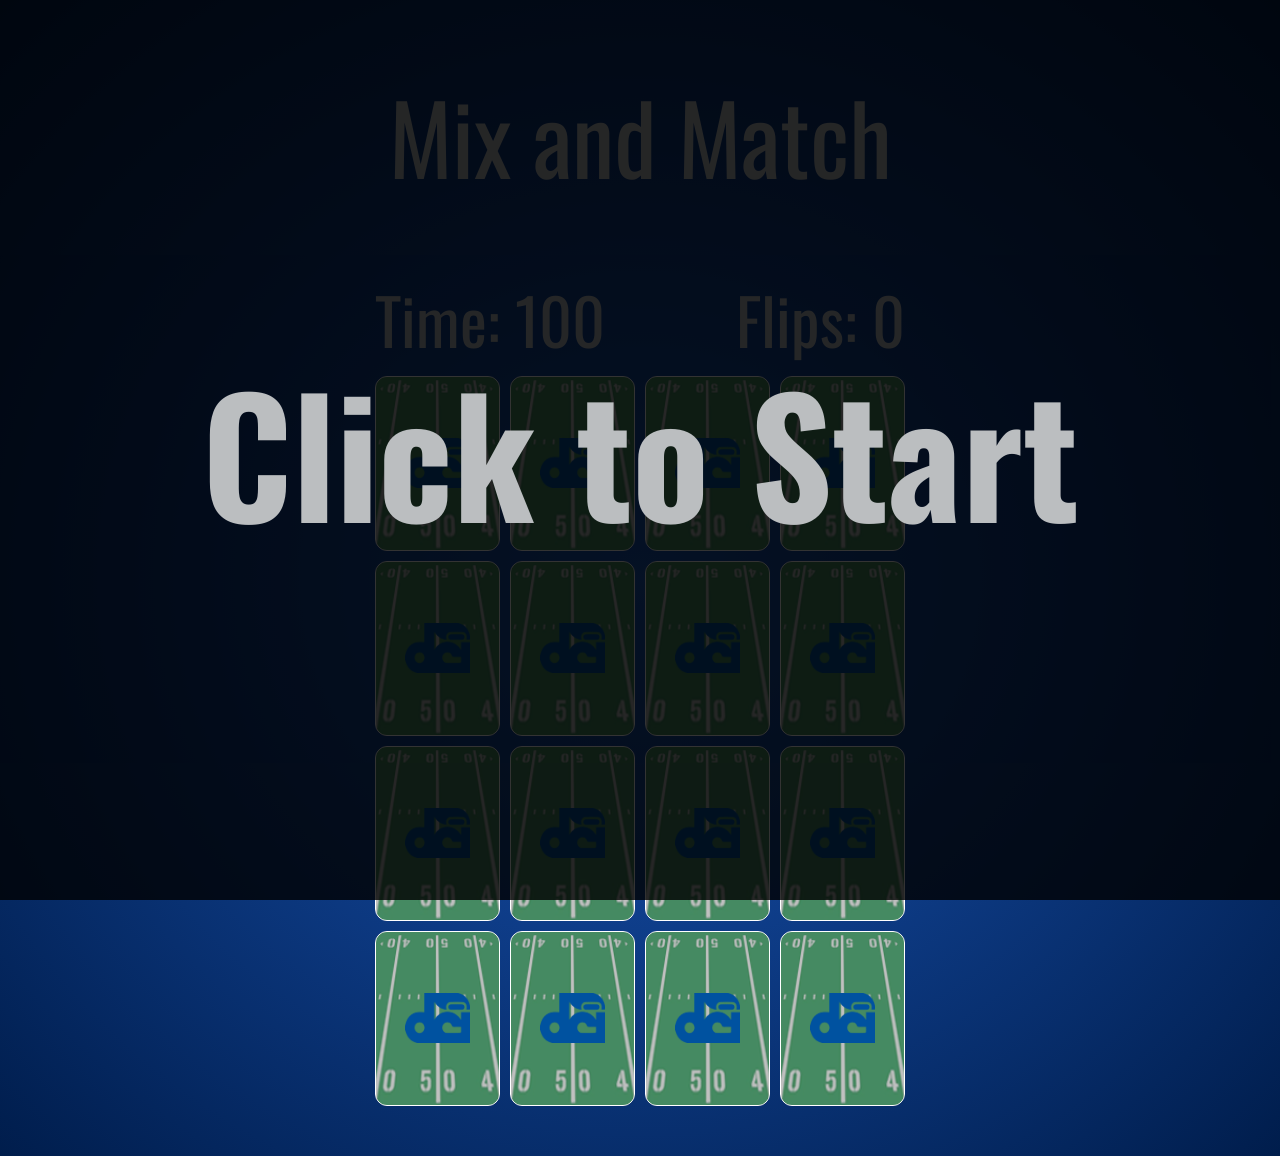
==== commit bf882997: "deleted period" ====
--- a/index.html
+++ b/index.html
@@ -102,7 +102,6 @@
 			</div>
 			<div class="card">
 				<div class="card-back card-face">
-					.
 					<img class="card-background" src="Assets/Images/field.png" />
 					<img class="logo" src="Assets/Images/dci_logo.png" />
 				</div>
--- a/style.css
+++ b/style.css
@@ -1,22 +1,9 @@
-@font-face {
-	font-family: 'Creepy';
-	src: url('Assets/Fonts/Creepy.woff') format('woff'),
-		url('Assets/Fonts/Creepy.woff2') format('woff2');
-}
-
-@font-face {
-	font-family: 'Lunacy';
-	src: url('Assets/Fonts/Lunacy.woff'),
-		url('Assets/Fonts/Lunacy.woff2') format('woff2');
-}
-
 * {
 	box-sizing: border-box;
 }
 
 html {
 	min-height: 100vh;
-	cursor: url('Assets/Cursors/Ghost.cur'), auto;
 }
 
 body {
@@ -154,13 +141,14 @@
 
 .card-back {
 	background-color: gray;
-	border-color: #ff6d0f;
+	border-color: white;
 }
 
 .card-front {
 	transform: rotateY(180deg);
-	background-color: gray;
+	background: radial-gradient(#ffd561, #ffcb3b);
 	border-collapse: #333;
+	border-color: white;
 }
 
 .card-value {
